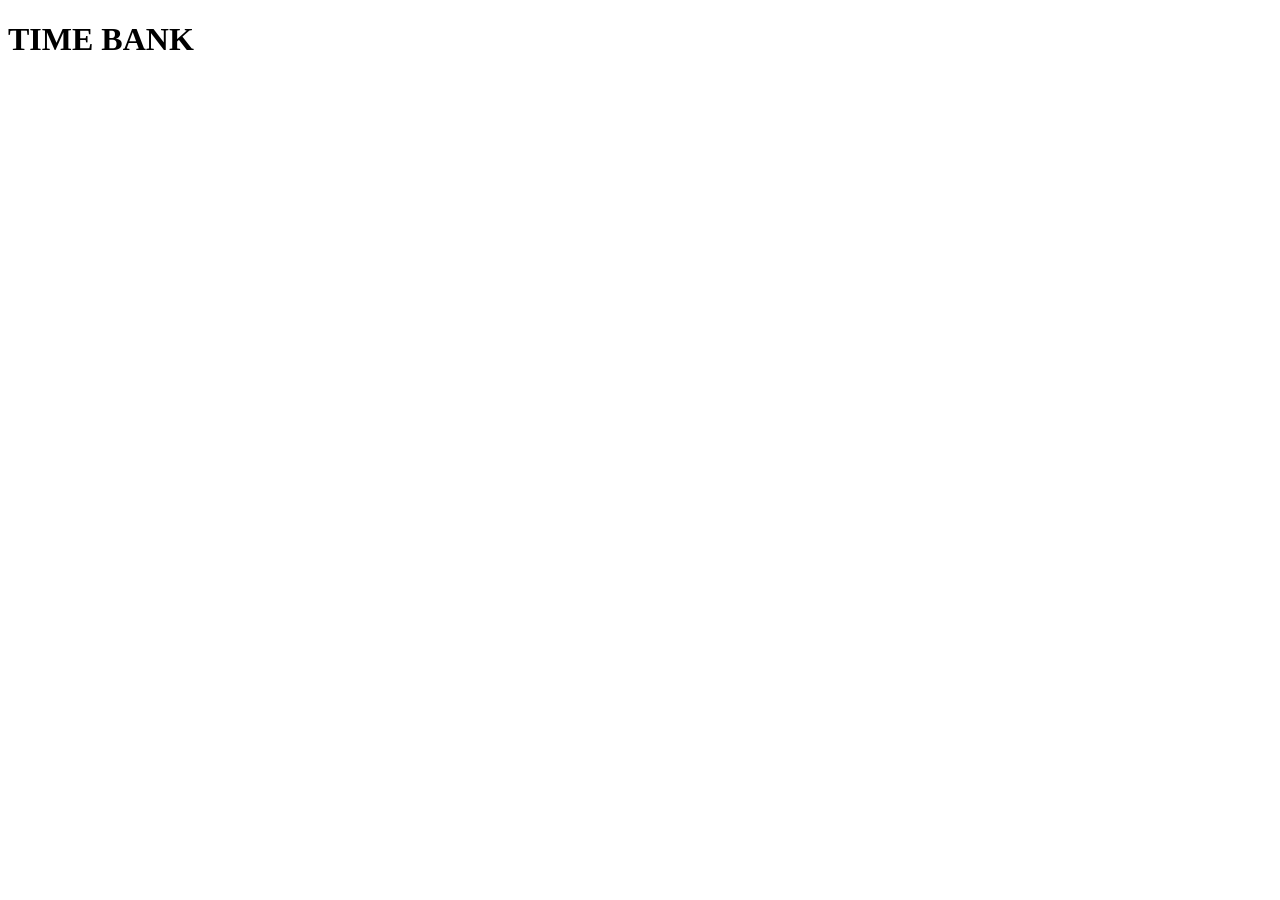
==== index.html @ 4d276113 "first commit" ====
<!DOCTYPE html>
<html lang="en">
<head>
    <meta charset="UTF-8">
    <meta name="viewport" content="width=device-width, initial-scale=1.0">
    <title>TIME BANK</title>
</head>
<body>
    <h1>TIME BANK</h1>
</body>
</html>
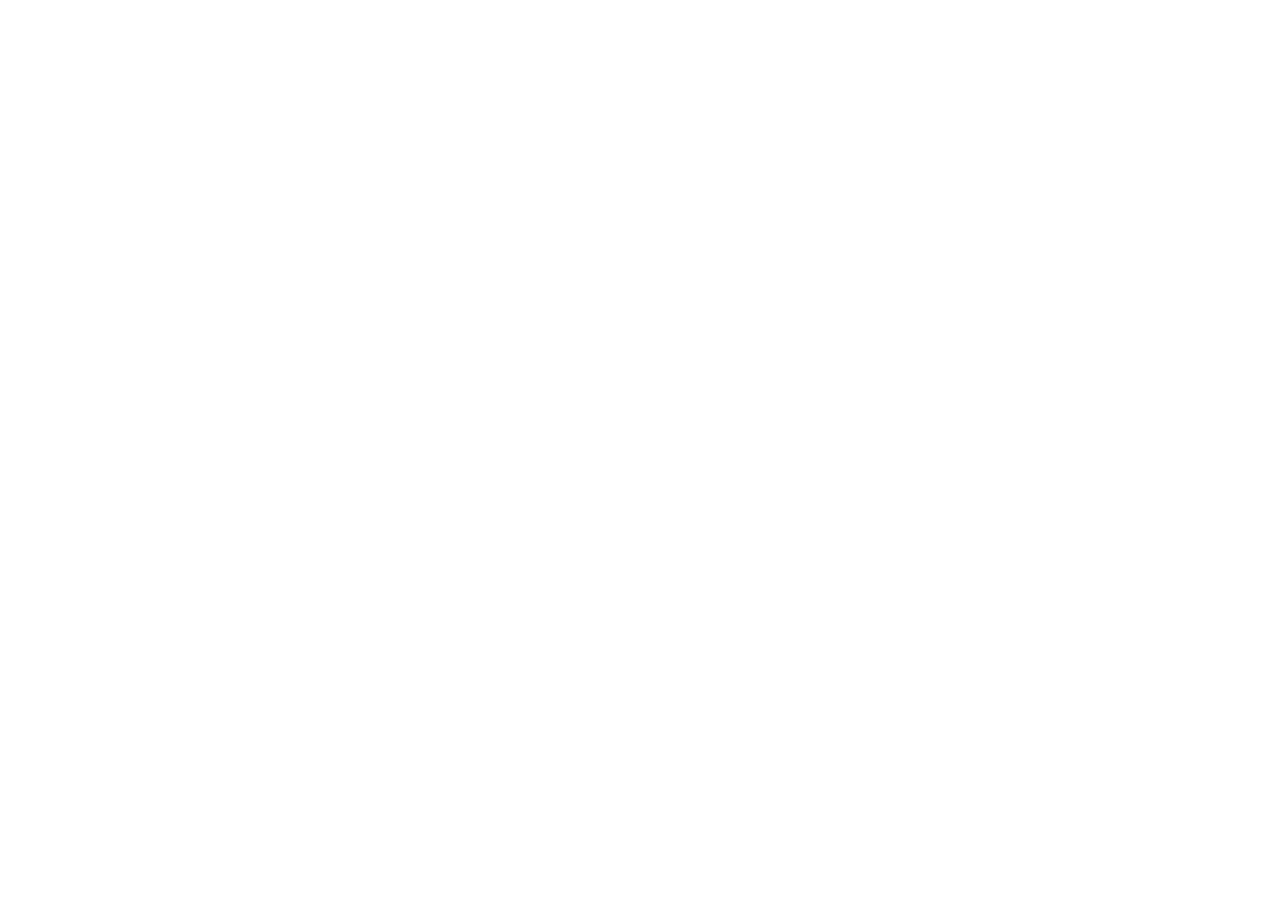
==== commit 23ef5ab4: "creating homepage placeholder" ====
--- a/index.html
+++ b/index.html
@@ -1,11 +1,31 @@
 <!DOCTYPE html>
 <html lang="en">
 <head>
-    <meta charset="UTF-8">
-    <meta name="viewport" content="width=device-width, initial-scale=1.0">
-    <title>TIME BANK</title>
+    <meta charset="UTF-8" />
+    <meta name="viewport" content="width=device-width, initial-scale=1.0" />
+    <title>TimeBank | Home Placeholder</title>
+
+    <link rel="stylesheet" href="./css/global.css" />
+    <link rel="stylesheet" href="./shared/navbar/navbar.css" />
+    <link rel="stylesheet" href="./shared/footer/footer.css" />
+    <link rel="stylesheet" href="./pages/home/sections/hero/hero.css" />
+    <link rel="stylesheet" href="./pages/home/sections/about/about.css" />
+    <link rel="stylesheet" href="./pages/home/sections/explore/explore.css" />
+    <link rel="stylesheet" href="./pages/home/sections/cta/cta.css" />
+
+    <script src="./js/include.js" defer></script>
+    <script src="./pages/home/home.js" defer></script>
 </head>
 <body>
-    <h1>TIME BANK</h1>
+    <div id="navbar-mount"></div>
+
+    <main id="main-content">
+        <div id="hero-mount"></div>
+        <div id="about-mount"></div>
+        <div id="explore-mount"></div>
+        <div id="cta-mount"></div>
+    </main>
+
+    <div id="footer-mount"></div>
 </body>
 </html>
--- a/css/global.css
+++ b/css/global.css
@@ -0,0 +1,48 @@
+:root {
+    --foreground: #1f2937;
+    --placeholder: #f3f4f6;
+    --border: #d1d5db;
+    --background: #ffffff;
+}
+
+* { box-sizing: border-box; }
+html { scroll-behavior: smooth; }
+body { margin: 0; font-family: Arial, Helvetica, sans-serif; background: var(--background); color: var(--foreground); }
+
+/* Only temporary placeholder styling; replace with final design later. */
+.section-placeholder {
+    margin: 24px auto;
+    width: min(1120px, calc(100% - 40px));
+    border: 2px dashed var(--border);
+    border-radius: 16px;
+    background: var(--placeholder);
+    display: grid;
+    place-items: center;
+    text-align: center;
+    padding: 32px;
+    scroll-margin-top: 96px;
+    min-height: 340px;
+}
+.section-placeholder h2 { margin: 0; font-size: clamp(24px, 3vw, 40px); }
+.error-placeholder { padding: 20px; color: #b91c1c; text-align: center; }
+
+main{
+    padding-top: 124px;
+}
+html {
+    scroll-behavior: smooth;
+    scroll-padding-top: 110px;
+}
+
+body {
+    margin: 0;
+    min-height: 100vh;
+}
+
+#navbar-mount {
+    position: sticky;
+    top:20px;
+    z-index: 1000;
+    height: 0;
+    overflow: visible;
+}
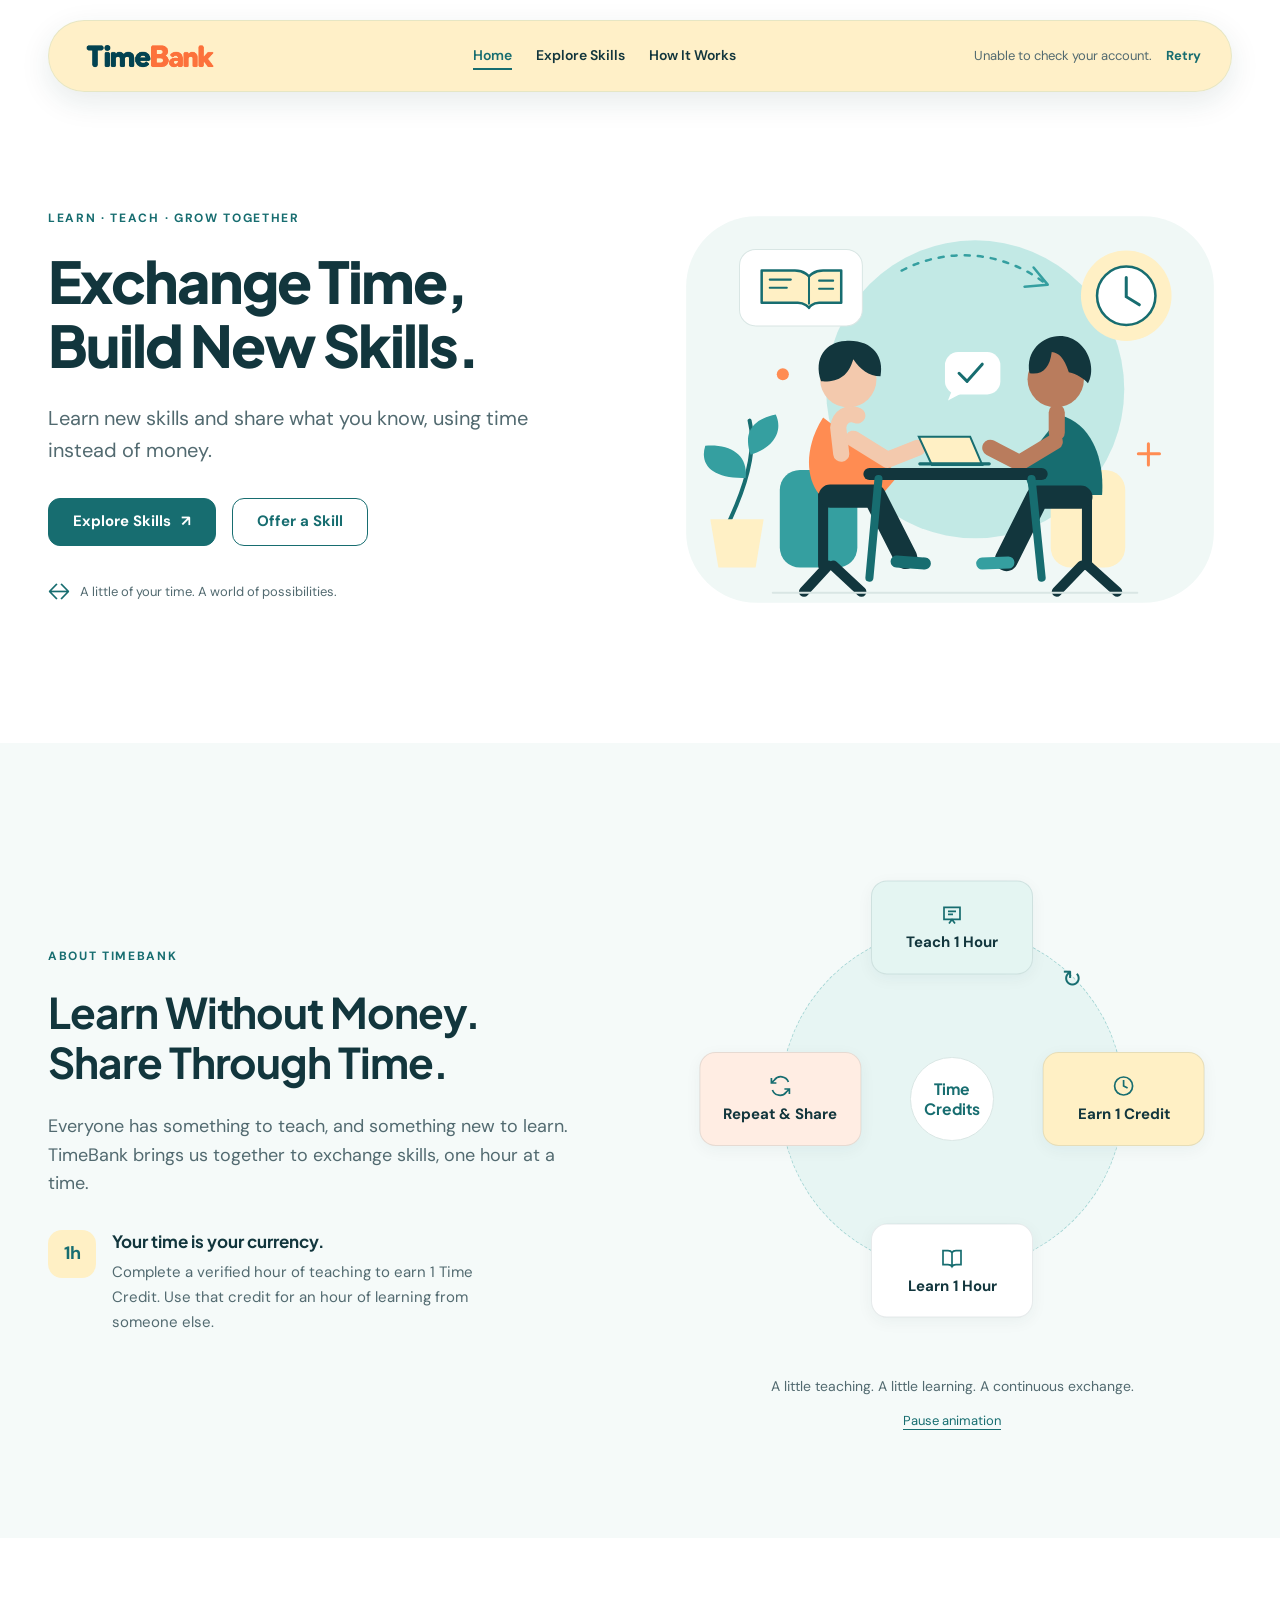
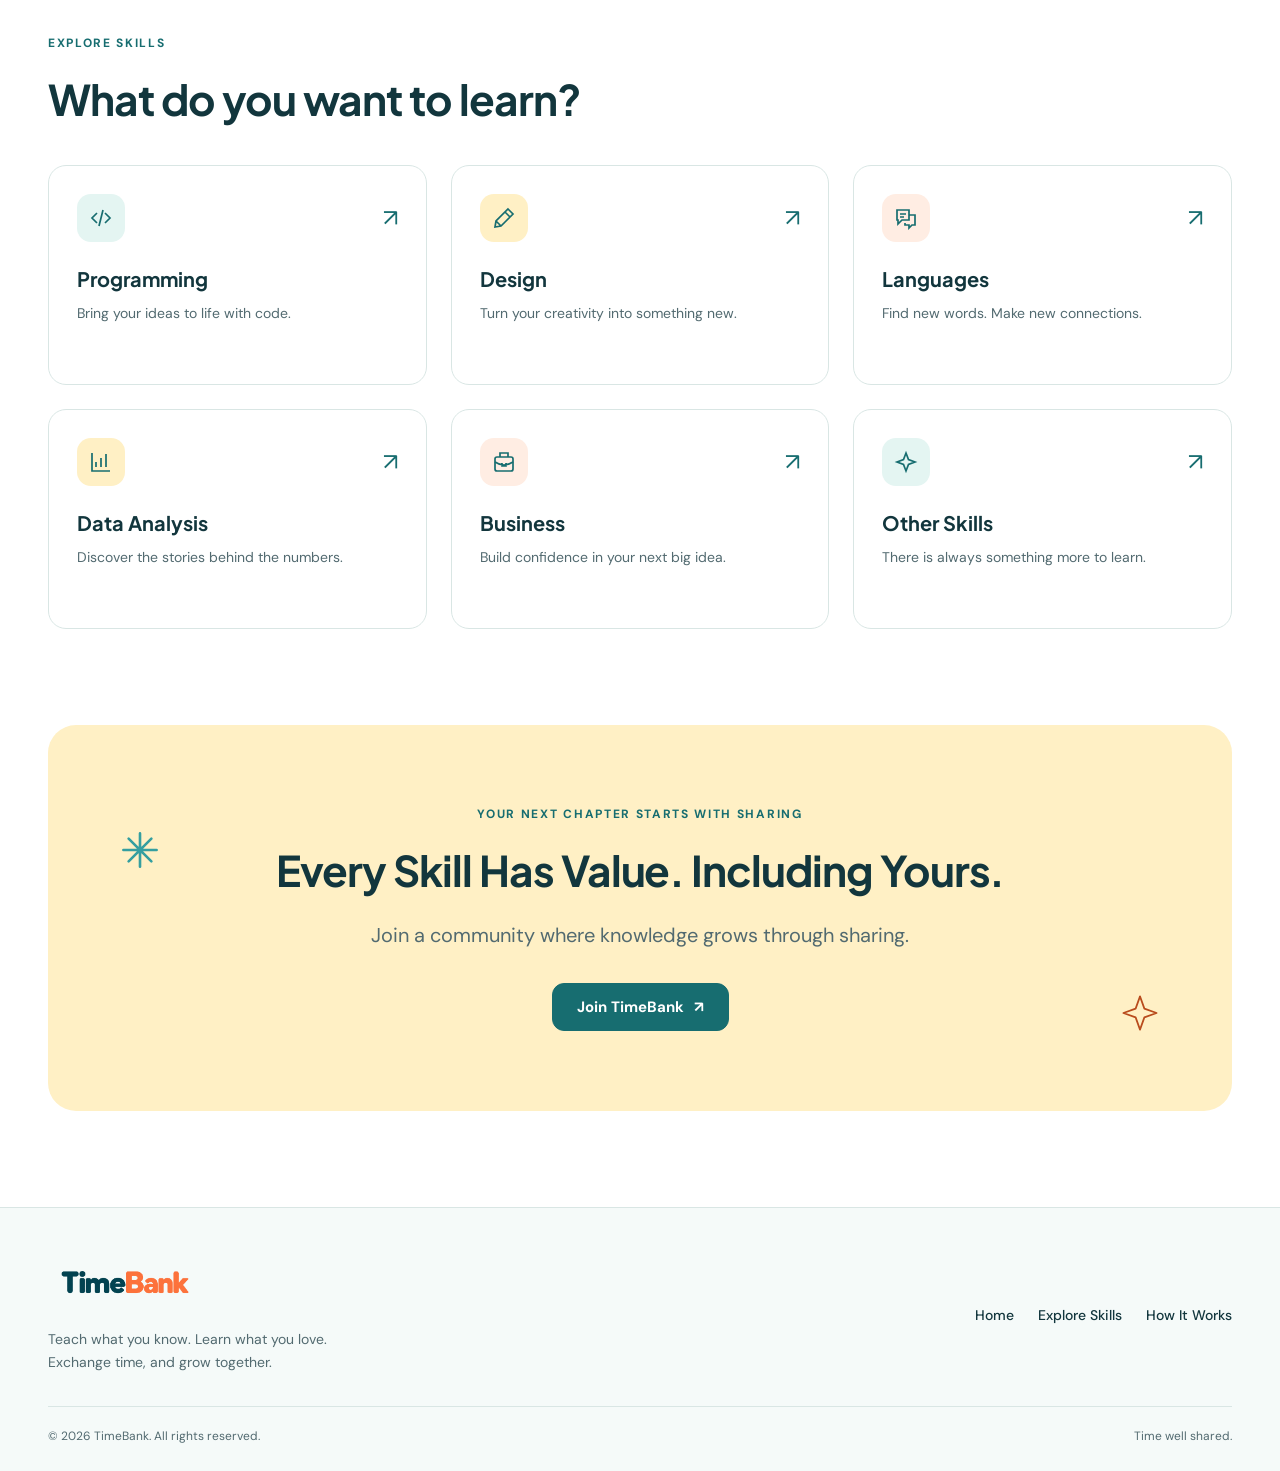
==== commit 1b88b905: "creating db, creating login page, creatin user dashboard placeholder." ====
--- a/index.html
+++ b/index.html
@@ -3,20 +3,29 @@
 <head>
     <meta charset="UTF-8" />
     <meta name="viewport" content="width=device-width, initial-scale=1.0" />
-    <title>TimeBank | Home Placeholder</title>
+    <title>TimeBank | Exchange Time, Build New Skills</title>
+    <meta name="description" content="Learn new skills and share what you know, using time instead of money. Discover TimeBank, a community built on sharing." />
+    <link rel="icon" href="./Assets/Logo/timebank-icon.png" />
+    <link rel="preconnect" href="https://fonts.googleapis.com" />
+    <link rel="preconnect" href="https://fonts.gstatic.com" crossorigin />
+    <link href="https://fonts.googleapis.com/css2?family=DM+Sans:wght@400;500;600;700&family=Plus+Jakarta+Sans:wght@600;700;800&display=swap" rel="stylesheet" />
 
     <link rel="stylesheet" href="./css/global.css" />
-    <link rel="stylesheet" href="./shared/navbar/navbar.css" />
-    <link rel="stylesheet" href="./shared/footer/footer.css" />
-    <link rel="stylesheet" href="./pages/home/sections/hero/hero.css" />
-    <link rel="stylesheet" href="./pages/home/sections/about/about.css" />
-    <link rel="stylesheet" href="./pages/home/sections/explore/explore.css" />
-    <link rel="stylesheet" href="./pages/home/sections/cta/cta.css" />
+    <link rel="stylesheet" href="./Shared/Navbar/navbar.css" />
+    <link rel="stylesheet" href="./Shared/Footer/footer.css" />
+    <link rel="stylesheet" href="./Pages/Home/Sections/Hero/hero.css" />
+    <link rel="stylesheet" href="./Pages/Home/Sections/About/about.css" />
+    <link rel="stylesheet" href="./Pages/Home/Sections/Explore/explore.css" />
+    <link rel="stylesheet" href="./Pages/Home/Sections/CTA/cta.css" />
 
     <script src="./js/include.js" defer></script>
-    <script src="./pages/home/home.js" defer></script>
+    <script src="./js/auth.js" defer></script>
+    <script src="./Shared/Navbar/navbar.js" defer></script>
+    <script src="./Pages/Home/Sections/About/about.js" defer></script>
+    <script src="./Pages/Home/home.js" defer></script>
 </head>
 <body>
+    <a class="site-skip-link" href="#main-content">Skip to content</a>
     <div id="navbar-mount"></div>
 
     <main id="main-content">
@@ -28,4 +37,4 @@
 
     <div id="footer-mount"></div>
 </body>
-</html>+</html>
--- a/css/global.css
+++ b/css/global.css
@@ -1,48 +1,77 @@
-:root {
+﻿:root {
     --foreground: #1f2937;
     --placeholder: #f3f4f6;
     --border: #d1d5db;
     --background: #ffffff;
+    --brand-aqua: #8ad6d1;
+    --brand-teal: #359fa0;
+    --brand-cream: #fff0c5;
+    --brand-coral: #ff8c52;
+    --color-text: #12363d;
+    --color-text-muted: #526a70;
+    --color-primary-action: #176d70;
+    --color-primary-action-hover: #12595c;
+    --color-background: #ffffff;
+    --color-surface-soft: #f5faf9;
+    --color-border: #d9e6e4;
+    --color-focus: #176d70;
+    --font-heading: 'Plus Jakarta Sans', Arial, Helvetica, sans-serif;
+    --font-body: 'DM Sans', Arial, Helvetica, sans-serif;
+    --space-1: 4px;
+    --space-2: 8px;
+    --space-3: 12px;
+    --space-4: 16px;
+    --space-6: 24px;
+    --space-8: 32px;
+    --space-12: 48px;
+    --space-16: 64px;
+    --space-24: 96px;
+    --radius-control: 12px;
+    --radius-card: 18px;
+    --radius-panel: 28px;
+    --radius-pill: 999px;
+    --shadow-card: 0 6px 24px rgb(18 54 61 / 6%);
+    --shadow-navbar: 0 10px 30px rgb(18 54 61 / 10%);
+    --layout-max-width: 1200px;
+    --page-gutter: 48px;
+    --navbar-gap: 20px;
+    --navbar-height: 72px;
+    --anchor-offset: 112px;
+    --motion-fast: 180ms;
+    --motion-normal: 240ms;
+    --motion-ease: cubic-bezier(0.2, 0.8, 0.2, 1);
 }
-
 * { box-sizing: border-box; }
-html { scroll-behavior: smooth; }
-body { margin: 0; font-family: Arial, Helvetica, sans-serif; background: var(--background); color: var(--foreground); }
-
-/* Only temporary placeholder styling; replace with final design later. */
-.section-placeholder {
-    margin: 24px auto;
-    width: min(1120px, calc(100% - 40px));
-    border: 2px dashed var(--border);
-    border-radius: 16px;
-    background: var(--placeholder);
-    display: grid;
-    place-items: center;
-    text-align: center;
-    padding: 32px;
-    scroll-margin-top: 96px;
-    min-height: 340px;
+html { scroll-behavior: smooth; scroll-padding-top: var(--anchor-offset); }
+body { margin: 0; min-height: 100vh; background: var(--color-background); color: var(--color-text); font: 16px/1.65 var(--font-body); }
+button, input { font: inherit; }
+button, a { -webkit-tap-highlight-color: transparent; }
+img, svg { display: block; max-width: 100%; }
+h1, h2, h3, p { margin: 0; }
+h1, h2, h3 { font-family: var(--font-heading); }
+h1 { font-size: clamp(2.25rem, 4.5vw, 4rem); line-height: 1.12; letter-spacing: -0.035em; }
+h2 { font-size: clamp(1.875rem, 3.3vw, 2.75rem); line-height: 1.2; letter-spacing: -0.025em; }
+h3 { line-height: 1.3; }
+:focus-visible { outline: 3px solid var(--color-focus); outline-offset: 4px; }
+::selection { background: var(--brand-aqua); color: var(--color-text); }
+.site-container { width: min(var(--layout-max-width), calc(100% - var(--page-gutter) * 2)); margin-inline: auto; }
+.site-section { padding-block: var(--space-24); }
+.site-eyebrow { display: block; margin-bottom: 20px; color: var(--color-primary-action); font-size: 12px; font-weight: 700; letter-spacing: 0.14em; text-transform: uppercase; }
+.site-lead { color: var(--color-text-muted); font-size: clamp(1.125rem, 1.6vw, 1.25rem); line-height: 1.6; }
+.site-button { min-height: 48px; display: inline-flex; align-items: center; justify-content: center; gap: 10px; padding: 12px 24px; border: 1px solid var(--color-primary-action); border-radius: var(--radius-control); background: var(--color-primary-action); color: white; font-size: 15px; font-weight: 700; line-height: 1.4; text-decoration: none; cursor: pointer; transition: background var(--motion-fast), box-shadow var(--motion-fast), transform var(--motion-fast); }
+.site-button:hover { background: var(--color-primary-action-hover); transform: translateY(-2px); box-shadow: var(--shadow-card); }
+.site-button--secondary { background: transparent; color: var(--color-primary-action); }
+.site-button--secondary:hover { background: var(--color-surface-soft); }
+.site-button svg { width: 18px; height: 18px; }
+.site-skip-link { position: fixed; top: 8px; left: 16px; z-index: 1100; padding: 12px 20px; border-radius: 12px; background: white; color: var(--color-primary-action); transform: translateY(-150%); }
+.site-skip-link:focus { transform: translateY(0); }
+.error-placeholder { padding: 20px; color: #b42318; text-align: center; }
+/* Reserve the sticky bar's actual height instead of covering the Hero. */
+#navbar-mount { position: sticky; top: var(--navbar-gap); z-index: 1000; min-height: var(--navbar-height); margin-top: var(--navbar-gap); }
+@keyframes site-enter { from { opacity: 0; transform: translateY(14px); } to { opacity: 1; transform: translateY(0); } }
+@media (max-width: 1023px) { :root { --page-gutter: 32px; --navbar-height: 64px; } .site-section { padding-block: 72px; } }
+@media (max-width: 639px) { :root { --page-gutter: 20px; --navbar-gap: 12px; --navbar-height: 60px; --anchor-offset: 96px; } .site-section { padding-block: 56px; } }
+@media (prefers-reduced-motion: reduce) {
+    html { scroll-behavior: auto; }
+    *, *::before, *::after { animation: none !important; transition: none !important; }
 }
-.section-placeholder h2 { margin: 0; font-size: clamp(24px, 3vw, 40px); }
-.error-placeholder { padding: 20px; color: #b91c1c; text-align: center; }
-
-main{
-    padding-top: 124px;
-}
-html {
-    scroll-behavior: smooth;
-    scroll-padding-top: 110px;
-}
-
-body {
-    margin: 0;
-    min-height: 100vh;
-}
-
-#navbar-mount {
-    position: sticky;
-    top:20px;
-    z-index: 1000;
-    height: 0;
-    overflow: visible;
-}
--- a/Shared/Navbar/navbar.css
+++ b/Shared/Navbar/navbar.css
@@ -0,0 +1,64 @@
+.site-navbar { width: min(1280px, calc(100% - var(--page-gutter) * 2)); min-height: var(--navbar-height); margin-inline: auto; padding: 0 24px; display: flex; align-items: center; gap: 32px; background: rgb(255 240 197 / 94%); border: 1px solid rgb(53 159 160 / 12%); border-radius: var(--radius-pill); box-shadow: var(--shadow-navbar); backdrop-filter: blur(12px); }
+.site-brand { display: inline-flex; align-items: center; flex-shrink: 0; text-decoration: none; }
+.site-logo { width: 154px; height: auto; object-fit: contain; }
+.site-navigation { display: flex; flex: 1; justify-content: space-between; align-items: center; gap: 24px; }
+.site-nav-links, .site-nav-actions { display: flex; align-items: center; gap: 24px; }
+.site-nav-links { margin-inline: auto; }
+.site-nav-link { position: relative; display: inline-flex; align-items: center; min-height: 44px; color: var(--color-text); font-size: 14px; font-weight: 600; text-decoration: none; white-space: nowrap; transition: color var(--motion-fast); }
+.site-nav-link::after { content: ''; position: absolute; bottom: 8px; left: 0; right: 0; height: 2px; background: var(--color-primary-action); transform: scaleX(0); transform-origin: left; transition: transform var(--motion-fast); }
+.site-nav-link:hover, .site-nav-link[aria-current] { color: var(--color-primary-action); }
+.site-nav-link:hover::after, .site-nav-link[aria-current]::after { transform: scaleX(1); }
+.site-nav-actions .site-button { min-height: 44px; padding: 10px 20px; border-radius: var(--radius-pill); font-size: 14px; }
+.site-menu-toggle { display: none; width: 44px; height: 44px; place-items: center; padding: 10px; border: 1px solid transparent; border-radius: 50%; background: transparent; color: var(--color-text); cursor: pointer; }
+.site-menu-toggle img { width: 24px; height: 24px; }
+@media (max-width: 1023px) {
+    .site-navbar { display: grid; grid-template-columns: 1fr auto; gap: 0; padding: 0 18px; border-radius: 32px; }
+    .site-brand { min-height: calc(var(--navbar-height) - 2px); }
+    .site-logo { width: 144px; }
+    .site-menu-toggle { display: grid; }
+    .site-menu-toggle:hover { background: rgb(138 214 209 / 30%); }
+    .site-navigation { grid-column: 1 / -1; display: none; max-height: calc(100svh - var(--navbar-height) - var(--navbar-gap) * 2 - 16px); overflow-y: auto; padding: 8px 4px 20px; }
+    .site-navbar.is-open .site-navigation { display: flex; flex-direction: column; align-items: stretch; animation: site-enter 180ms var(--motion-ease); }
+    .site-nav-links { margin: 0; flex-direction: column; align-items: stretch; gap: 4px; }
+    .site-nav-link { padding-inline: 12px; }
+    .site-nav-link::after { left: 12px; right: auto; width: 24px; }
+    .site-nav-actions { justify-content: space-between; gap: 12px; padding-top: 16px; margin-top: 12px; border-top: 1px solid rgb(18 54 61 / 12%); }
+}
+@media (max-width: 639px) { .site-logo { width: 132px; } .site-navbar { padding-inline: 14px; } }
+
+.site-navbar [hidden] { display: none !important; }
+.site-member-actions { gap: 16px; }
+.site-navbar:has([data-member-links]:not([hidden])) { gap: 20px; }
+[data-member-links] { gap: 20px; }
+.site-wallet { min-height: 44px; display: flex; flex-direction: column; justify-content: center; align-items: center; color: var(--color-primary-action); text-decoration: none; padding: 6px 12px; border-radius: 12px; background: rgb(138 214 209 / 22%); }
+.site-wallet:hover { background: rgb(138 214 209 / 40%); }
+.site-wallet-value { font-size: 16px; line-height: 1.2; font-weight: 700; }
+.site-wallet-label { font-size: 12px; white-space: nowrap; }
+.site-profile { position: relative; }
+.site-profile-toggle { display: flex; align-items: center; gap: 8px; min-height: 44px; padding: 4px 8px; border: 0; border-radius: 12px; color: var(--color-text); background: transparent; cursor: pointer; }
+.site-profile-toggle:hover { background: rgb(138 214 209 / 22%); }
+.site-profile-avatar { display: grid; place-items: center; width: 32px; height: 32px; flex-shrink: 0; border-radius: 50%; background: var(--color-primary-action); color: white; font-weight: 700; }
+.site-profile-name { max-width: 100px; overflow: hidden; white-space: nowrap; text-overflow: ellipsis; font-size: 14px; font-weight: 600; }
+.site-profile-links { position: absolute; right: 0; top: calc(100% + 12px); z-index: 1; min-width: 200px; padding: 8px; border: 1px solid var(--color-border); border-radius: 16px; background: white; box-shadow: var(--shadow-navbar); }
+.site-profile-links a, .site-logout { width: 100%; display: flex; align-items: center; min-height: 44px; padding: 10px 12px; border: 0; border-radius: 8px; background: transparent; color: var(--color-text); text-decoration: none; font-size: 14px; text-align: left; cursor: pointer; }
+.site-profile-links a:hover, .site-logout:hover { background: var(--color-surface-soft); }
+.site-logout { color: #b42318; border-top: 1px solid var(--color-border); border-radius: 0 0 8px 8px; }
+.site-auth-status { display: flex; align-items: center; gap: 8px; font-size: 13px; color: var(--color-text-muted); }
+.site-auth-retry { border: 0; background: transparent; color: var(--color-primary-action); font-weight: 700; cursor: pointer; min-height: 44px; padding: 6px; }
+@media (min-width: 1024px) and (max-width: 1199px) {
+    .site-navbar:has([data-member-links]:not([hidden])) { padding-inline: 16px; gap: 12px; }
+    [data-member-links] { gap: 12px; }
+    .site-member-actions { gap: 8px; }
+    .site-navbar:has([data-member-links]:not([hidden])) .site-logo { width: 132px; }
+    .site-profile-name { max-width: 68px; }
+}
+@media (max-width: 1023px) {
+    .site-navbar:has([data-member-links]:not([hidden])) { gap: 0; }
+    [data-member-links] { gap: 4px; }
+    .site-member-actions { flex-direction: column; align-items: stretch; }
+    .site-wallet { flex-direction: row; justify-content: flex-start; gap: 8px; padding-inline: 12px; }
+    .site-profile-toggle { width: 100%; }
+    .site-profile-name { max-width: none; flex: 1; text-align: left; }
+    .site-profile-links { position: static; margin-top: 8px; min-width: 0; box-shadow: none; }
+    .site-auth-status { padding: 12px; }
+}
--- a/Shared/Footer/footer.css
+++ b/Shared/Footer/footer.css
@@ -0,0 +1,10 @@
+﻿.site-footer { padding-block: 48px 24px; border-top: 1px solid var(--color-border); background: var(--color-surface-soft); }
+.footer-main { display: flex; align-items: center; justify-content: space-between; gap: 32px; }
+.footer-brand a { display: inline-block; }
+.footer-logo { width: 154px; height: auto; }
+.footer-brand p { margin-top: 12px; color: var(--color-text-muted); font-size: 14px; }
+.footer-links { display: flex; flex-wrap: wrap; gap: 24px; }
+.footer-links a { display: inline-flex; align-items: center; min-height: 44px; color: var(--color-text); font-size: 14px; font-weight: 500; text-decoration: none; }
+.footer-links a:hover { color: var(--color-primary-action); text-decoration: underline; text-underline-offset: 5px; }
+.footer-bottom { display: flex; justify-content: space-between; gap: 16px; margin-top: 32px; padding-top: 20px; border-top: 1px solid var(--color-border); color: var(--color-text-muted); font-size: 12px; }
+@media (max-width: 639px) { .site-footer { padding-top: 32px; } .footer-main { flex-direction: column; align-items: flex-start; gap: 20px; } .footer-links { gap: 20px; } .footer-bottom { flex-direction: column; gap: 8px; } }
--- a/Pages/Home/Sections/Hero/hero.css
+++ b/Pages/Home/Sections/Hero/hero.css
@@ -0,0 +1,12 @@
+﻿.hero-section { padding-block: 96px 112px; }
+.hero-layout { display: grid; grid-template-columns: minmax(0, 1fr) minmax(0, 1fr); align-items: center; gap: 56px; }
+.hero-copy { min-width: 0; animation: site-enter 400ms var(--motion-ease) both; }
+.hero-copy h1 { max-width: 16ch; font-weight: 800; }
+.hero-copy .site-lead { max-width: 39ch; margin-top: 24px; }
+.hero-actions { display: flex; flex-wrap: wrap; gap: 16px; margin-top: 32px; }
+.hero-note { display: flex; align-items: center; gap: 10px; margin-top: 28px; color: var(--color-text-muted); font-size: 13px; }
+.hero-note span { color: var(--color-primary-action); font-size: 22px; }
+.hero-art { min-width: 0; animation: site-enter 400ms 80ms var(--motion-ease) both; }
+.hero-illustration { width: 100%; height: auto; }
+@media (max-width: 1023px) { .hero-section { padding-block: 72px; } .hero-layout { grid-template-columns: 1fr; gap: 40px; } .hero-copy { max-width: 620px; } .hero-copy h1 { max-width: 16ch; } .hero-art { width: min(100%, 560px); margin-inline: auto; } }
+@media (max-width: 639px) { .hero-section { padding-block: 56px; } .hero-layout { gap: 28px; } .hero-copy h1 { max-width: 13ch; } .hero-copy .site-lead { margin-top: 20px; } .hero-actions { gap: 12px; margin-top: 24px; } .hero-actions .site-button { padding-inline: 18px; } .hero-note { max-width: 30ch; } }
--- a/Pages/Home/Sections/About/about.css
+++ b/Pages/Home/Sections/About/about.css
@@ -0,0 +1,252 @@
+.about-section {
+    background: var(--color-surface-soft);
+}
+
+.about-layout {
+    display: grid;
+    grid-template-columns: minmax(0, 1fr) minmax(0, 1fr);
+    align-items: center;
+    gap: 64px;
+}
+
+.about-copy .site-lead {
+    margin-top: 24px;
+    font-size: 18px;
+    max-width: 44ch;
+}
+
+.about-credit-note {
+    margin-top: 32px;
+    display: flex;
+    align-items: flex-start;
+    gap: 16px;
+}
+
+.about-credit-symbol {
+    flex-shrink: 0;
+    display: grid;
+    place-items: center;
+    width: 48px;
+    height: 48px;
+    border-radius: 14px;
+    background: var(--brand-cream);
+    color: var(--color-primary-action);
+    font-size: 18px;
+    font-weight: 700;
+}
+
+.about-credit-note h3 {
+    margin-bottom: 8px;
+    font-size: 17px;
+}
+
+.about-credit-note p {
+    max-width: 40ch;
+    color: var(--color-text-muted);
+    font-size: 15px;
+}
+
+.about-visual {
+    min-width: 0;
+    /* A stationary frame contains transform scroll bounds, with extra room
+       for shadows. The moving orbit itself has no clipping boundary. */
+    margin: -16px;
+    padding: 16px;
+    overflow: hidden;
+}
+
+.about-diagram {
+    --about-card-width: clamp(86px, 31cqi, 162px);
+    --about-card-height: clamp(76px, 18cqi, 96px);
+    --about-radius: 33cqi;
+    position: relative;
+    width: min(100%, 520px);
+    aspect-ratio: 1;
+    margin-inline: auto;
+    container-type: inline-size;
+    isolation: isolate;
+    border-radius: var(--radius-panel);
+    /* No clipping: every card and its text remain visible during the orbit. */
+    overflow: visible;
+}
+
+.about-orbit-track {
+    position: absolute;
+    inset: 17%;
+    border: 1px dashed rgb(53 159 160 / 38%);
+    border-radius: 50%;
+    background: rgb(138 214 209 / 13%);
+}
+
+.about-orbit-track::after {
+    content: '\21bb';
+    position: absolute;
+    top: 9%;
+    right: 12%;
+    color: var(--color-primary-action);
+    font-size: 24px;
+}
+
+.about-center {
+    position: absolute;
+    z-index: 2;
+    left: 42%;
+    top: 42%;
+    width: 16%;
+    height: 16%;
+    display: grid;
+    place-items: center;
+    border-radius: 50%;
+    background: white;
+    border: 1px solid var(--color-border);
+    color: var(--color-primary-action);
+    text-align: center;
+    font-family: var(--font-heading);
+    font-size: clamp(12px, 3cqi, 16px);
+    font-weight: 700;
+    line-height: 1.3;
+}
+
+/* A zero-sized parent rotates around the exact center. There is no invisible
+   rotating rectangle to create scrollbars or require an overflow mask. */
+.about-orbit {
+    position: absolute;
+    z-index: 1;
+    left: 50%;
+    top: 50%;
+    width: 0;
+    height: 0;
+    list-style: none;
+    margin: 0;
+    padding: 0;
+    transform-origin: 0 0;
+    animation: about-orbit-clockwise 18s linear infinite;
+}
+
+.about-orbit-position {
+    position: absolute;
+    left: 0;
+    top: 0;
+    width: 0;
+    height: 0;
+}
+
+.about-orbit-position--teach {
+    transform: translateY(calc(-1 * var(--about-radius)));
+}
+
+.about-orbit-position--earn {
+    transform: translateX(var(--about-radius));
+}
+
+.about-orbit-position--learn {
+    transform: translateY(var(--about-radius));
+}
+
+.about-orbit-position--repeat {
+    transform: translateX(calc(-1 * var(--about-radius)));
+}
+
+.about-card {
+    position: absolute;
+    left: calc(var(--about-card-width) / -2);
+    top: calc(var(--about-card-height) / -2);
+    width: var(--about-card-width);
+    height: var(--about-card-height);
+    display: flex;
+    flex-direction: column;
+    align-items: center;
+    justify-content: center;
+    gap: clamp(4px, 1.4cqi, 8px);
+    padding: clamp(4px, 1.4cqi, 8px);
+    border: 1px solid rgb(18 54 61 / 10%);
+    border-radius: 16px;
+    color: var(--color-text);
+    background: white;
+    box-shadow: 0 4px 16px rgb(18 54 61 / 5%);
+    transform-origin: center;
+    animation: about-card-upright 18s linear infinite;
+}
+
+.about-card span {
+    display: block;
+    max-width: 100%;
+    color: var(--color-text);
+    text-align: center;
+    font-size: clamp(14px, 3cqi, 15px);
+    font-weight: 700;
+    line-height: 1.25;
+}
+
+.about-card img {
+    flex-shrink: 0;
+    width: clamp(18px, 5cqi, 24px);
+    height: clamp(18px, 5cqi, 24px);
+    color: var(--color-primary-action);
+}
+
+.about-card--teach { background: #e4f5f2; }
+.about-card--earn { background: var(--brand-cream); }
+.about-card--repeat { background: #ffede3; }
+
+.about-diagram:hover .about-orbit,
+.about-diagram:hover .about-card,
+.about-diagram:focus-within .about-orbit,
+.about-diagram:focus-within .about-card,
+.about-visual.is-paused .about-orbit,
+.about-visual.is-paused .about-card {
+    animation-play-state: paused;
+}
+
+.about-motion-controls {
+    margin-top: 16px;
+    text-align: center;
+}
+
+.about-motion-controls p {
+    color: var(--color-text-muted);
+    font-size: 14px;
+}
+
+.about-motion-toggle {
+    min-height: 44px;
+    padding: 8px 12px;
+    border: 0;
+    border-radius: 8px;
+    background: transparent;
+    color: var(--color-primary-action);
+    font-size: 13px;
+    text-decoration: underline;
+    text-underline-offset: 4px;
+    cursor: pointer;
+}
+
+.about-motion-toggle:hover { background: rgb(138 214 209 / 20%); }
+.about-motion-toggle:disabled { cursor: default; text-decoration: none; color: var(--color-text-muted); }
+
+@keyframes about-orbit-clockwise {
+    from { transform: rotate(0deg); }
+    to { transform: rotate(360deg); }
+}
+
+@keyframes about-card-upright {
+    from { transform: rotate(0deg); }
+    to { transform: rotate(-360deg); }
+}
+
+@media (max-width: 1023px) {
+    .about-layout { grid-template-columns: minmax(0, 1fr); gap: 40px; }
+    .about-copy { max-width: 620px; }
+    .about-diagram { max-width: 480px; }
+}
+
+@media (max-width: 639px) {
+    .about-layout { gap: 32px; }
+    .about-credit-note { gap: 12px; }
+    .about-credit-note p { font-size: 14px; }
+    .about-motion-controls p { max-width: 30ch; margin-inline: auto; }
+}
+
+@media (prefers-reduced-motion: reduce) {
+    .about-orbit, .about-card { animation: none; }
+}
--- a/Pages/Home/Sections/Explore/explore.css
+++ b/Pages/Home/Sections/Explore/explore.css
@@ -0,0 +1,20 @@
+.explore-grid { display: grid; grid-template-columns: repeat(3, minmax(0, 1fr)); gap: 24px; margin-top: 40px; }
+.explore-card { position: relative; min-height: 220px; padding: 28px; border: 1px solid var(--color-border); border-radius: var(--radius-card); color: var(--color-text); background: white; text-decoration: none; transition: transform var(--motion-normal), border-color var(--motion-normal), box-shadow var(--motion-normal); }
+.explore-card:hover { transform: translateY(-2px); border-color: var(--brand-teal); box-shadow: var(--shadow-card); }
+.explore-icon { display: grid; place-items: center; width: 48px; height: 48px; margin-bottom: 24px; background: #e4f5f2; color: var(--color-primary-action); border-radius: 14px; }
+.explore-icon--cream { background: var(--brand-cream); }
+.explore-icon--coral { background: #ffede3; }
+.explore-icon img { width: 24px; height: 24px; }
+.explore-card h3 { font-size: 20px; padding-right: 24px; }
+.explore-card p { max-width: 30ch; margin-top: 10px; color: var(--color-text-muted); font-size: 14px; }
+.explore-arrow { position: absolute; right: 28px; top: 32px; color: var(--color-primary-action); font-size: 24px; transition: transform var(--motion-fast); }
+.explore-card:hover .explore-arrow { transform: translate(2px, -2px); }
+@media (max-width: 1023px) { .explore-grid { grid-template-columns: repeat(2, minmax(0, 1fr)); gap: 20px; } }
+@media (max-width: 639px) {
+    .explore-grid { grid-template-columns: 1fr; gap: 16px; margin-top: 28px; }
+    .explore-card { display: grid; grid-template-columns: 44px minmax(0, 1fr) 20px; align-content: center; column-gap: 16px; row-gap: 8px; min-height: 144px; padding: 20px; }
+    .explore-icon { grid-column: 1; grid-row: 1 / 3; align-self: center; width: 44px; height: 44px; margin: 0; }
+    .explore-card h3 { grid-column: 2; grid-row: 1; padding: 0; font-size: 18px; }
+    .explore-card p { grid-column: 2; grid-row: 2; margin: 0; }
+    .explore-arrow { position: static; grid-column: 3; grid-row: 1 / 3; align-self: center; font-size: 22px; }
+}
--- a/Pages/Home/Sections/CTA/cta.css
+++ b/Pages/Home/Sections/CTA/cta.css
@@ -0,0 +1,12 @@
+﻿.cta-section { padding-top: 0; }
+.cta-panel { position: relative; padding: 80px 64px; border-radius: var(--radius-panel); background: var(--brand-cream); text-align: center; overflow: hidden; }
+.cta-panel h2 { position: relative; z-index: 1; max-width: 25ch; margin-inline: auto; }
+.cta-panel .site-lead { position: relative; z-index: 1; margin-top: 24px; }
+.cta-panel .site-button { position: relative; z-index: 1; margin-top: 32px; }
+.cta-spark { position: absolute; width: 42px; height: 42px; color: var(--brand-teal); transition: transform 300ms var(--motion-ease); }
+.cta-spark--left { left: 6%; top: 27%; }
+.cta-spark--right { right: 6%; bottom: 20%; color: #b94c1d; }
+.cta-panel:hover .cta-spark--left { transform: rotate(15deg); }
+.cta-panel:hover .cta-spark--right { transform: rotate(-15deg); }
+@media (max-width: 1023px) { .cta-panel { padding: 64px 48px; } .cta-spark { width: 30px; height: 30px; } .cta-spark--left { top: 14%; left: 4%; } .cta-spark--right { right: 4%; bottom: 12%; } }
+@media (max-width: 639px) { .cta-panel { padding: 48px 24px; } .cta-panel .site-eyebrow { font-size: 11px; } .cta-panel .site-lead { font-size: 16px; } .cta-spark { display: none; } }
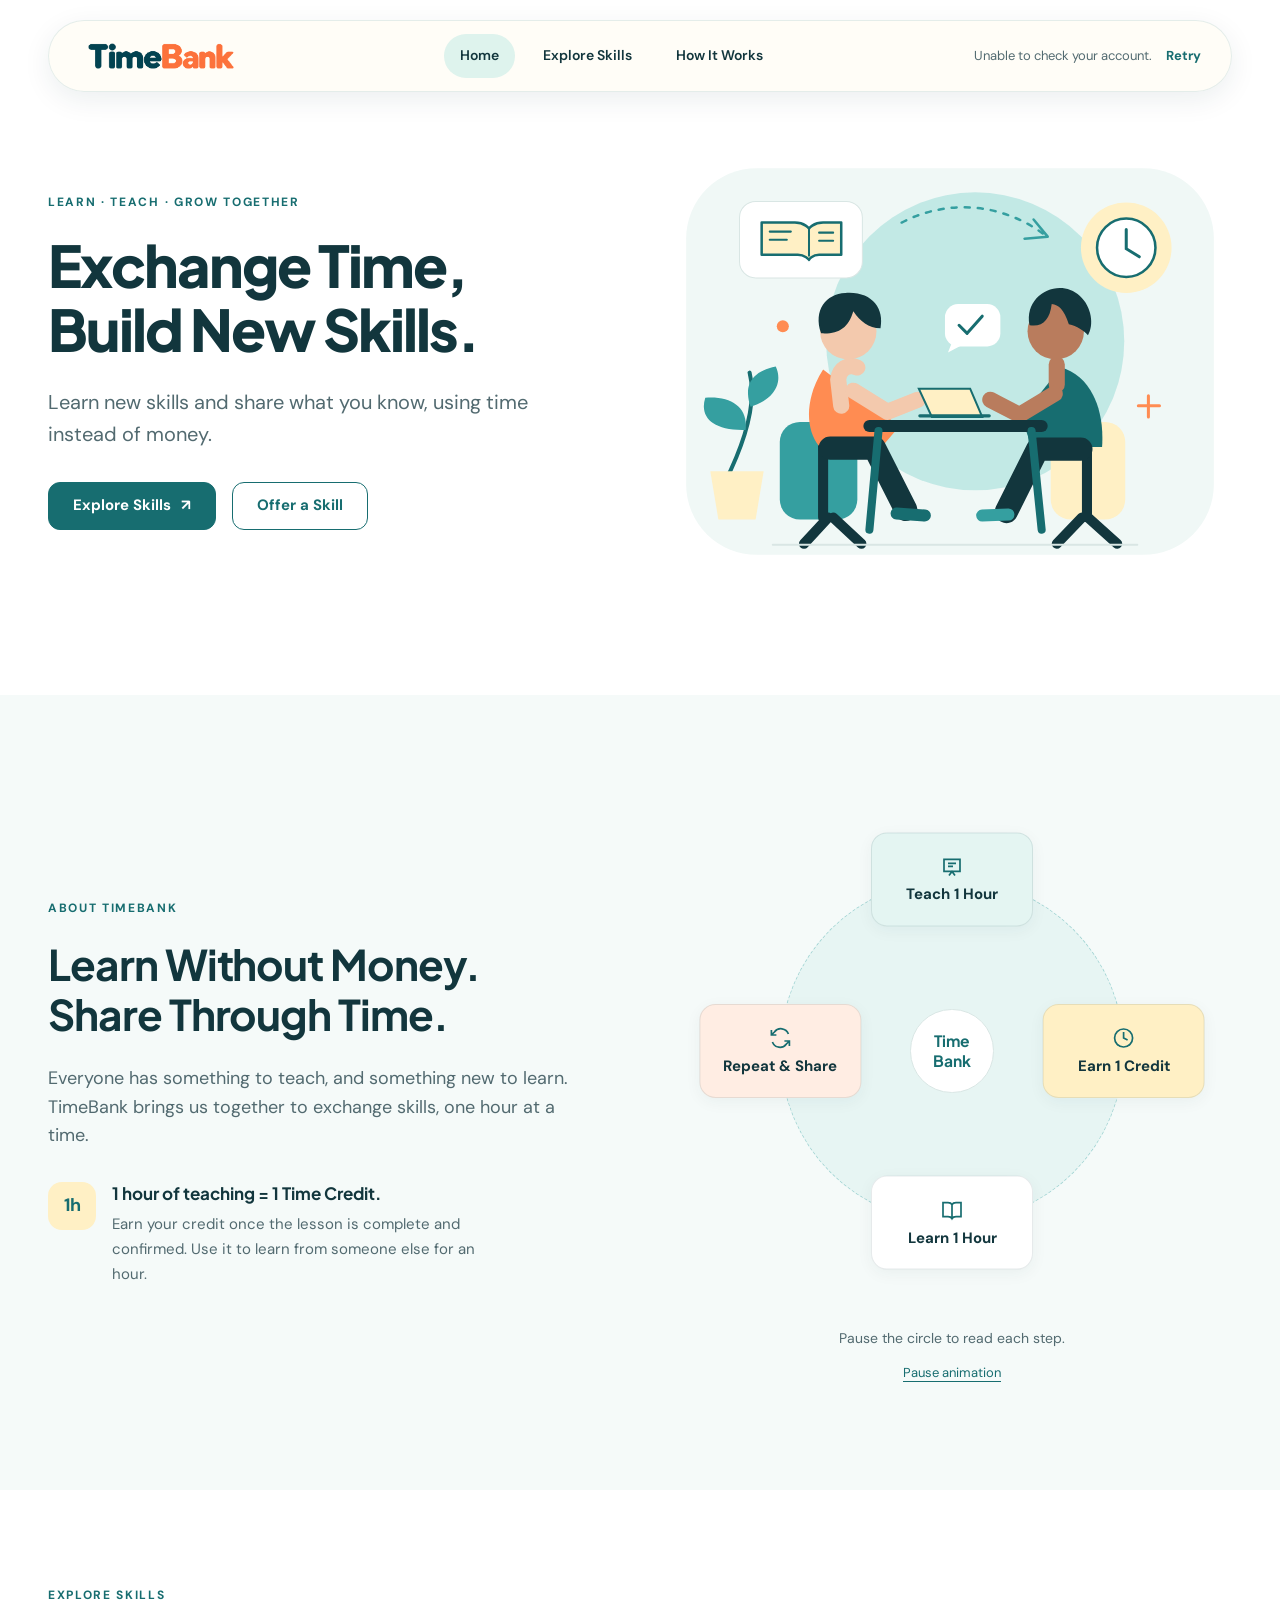
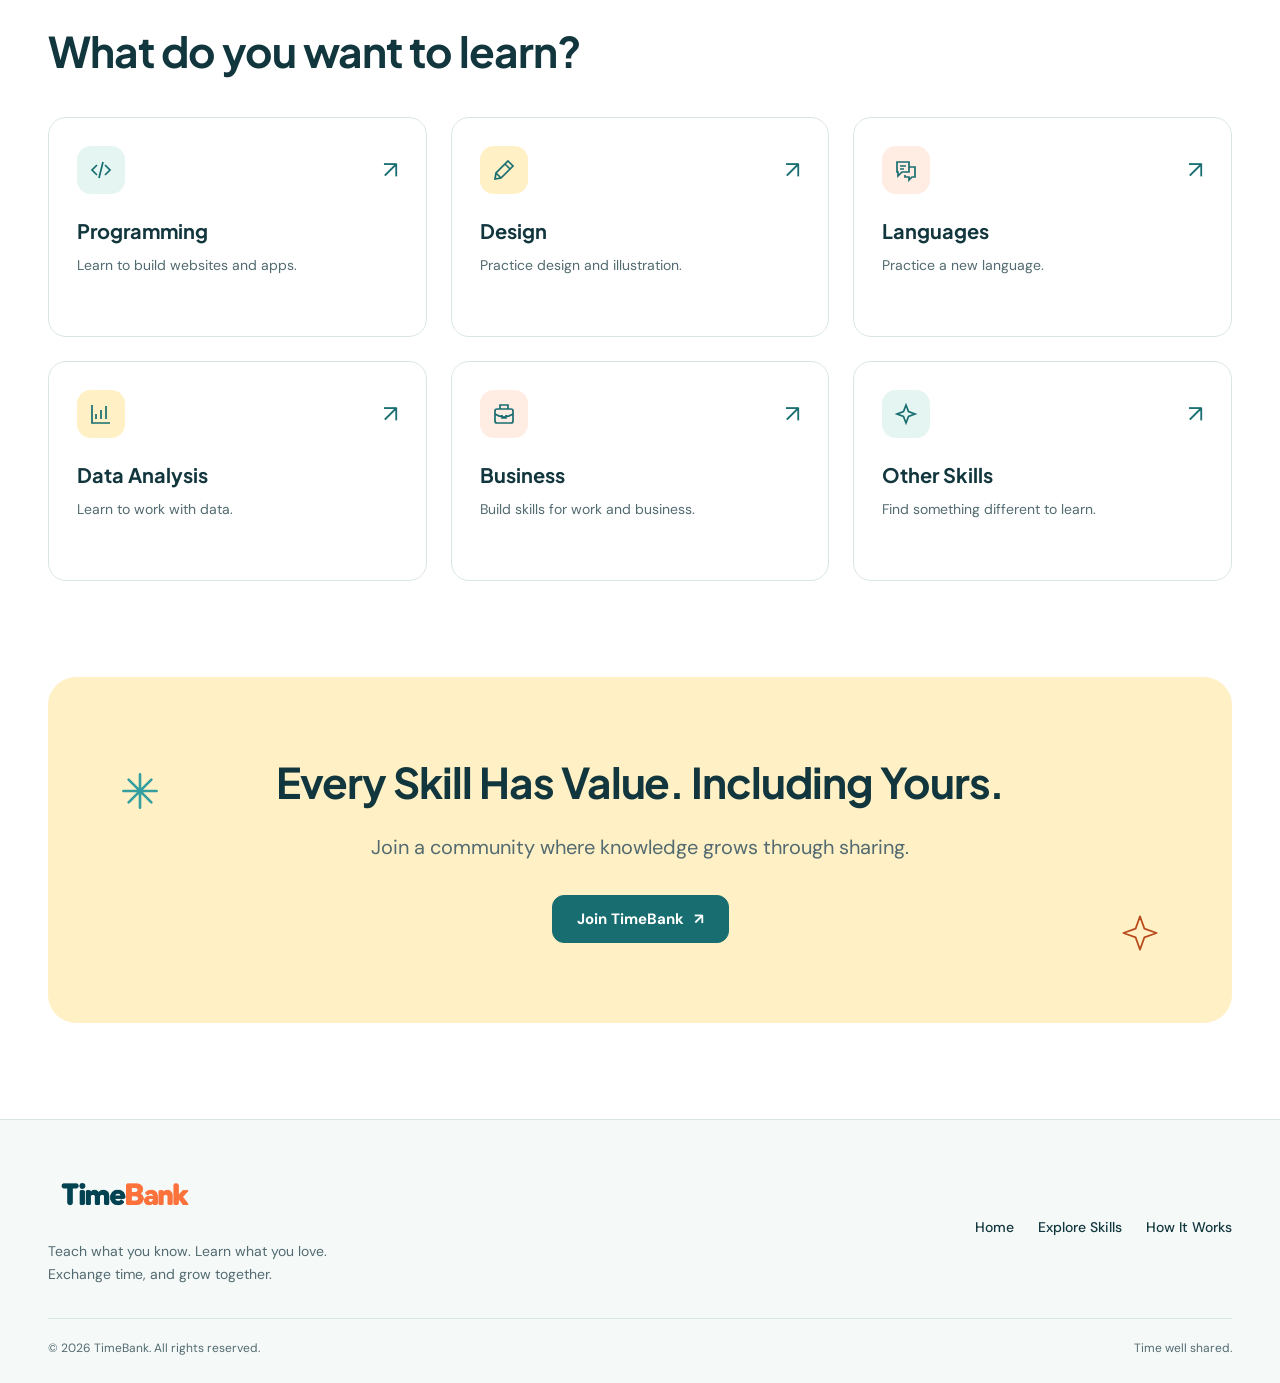
==== commit 55a6b4a5: "versi terbaru" ====
--- a/index.html
+++ b/index.html
@@ -8,21 +8,21 @@
     <link rel="icon" href="./Assets/Logo/timebank-icon.png" />
     <link rel="preconnect" href="https://fonts.googleapis.com" />
     <link rel="preconnect" href="https://fonts.gstatic.com" crossorigin />
-    <link href="https://fonts.googleapis.com/css2?family=DM+Sans:wght@400;500;600;700&family=Plus+Jakarta+Sans:wght@600;700;800&display=swap" rel="stylesheet" />
+    <link data-site-fonts href="https://fonts.googleapis.com/css2?family=DM+Sans:wght@400;500;600;700&family=Plus+Jakarta+Sans:wght@600;700;800&display=swap" rel="stylesheet" media="print" />
 
     <link rel="stylesheet" href="./css/global.css" />
-    <link rel="stylesheet" href="./Shared/Navbar/navbar.css" />
+    <link rel="stylesheet" href="./Shared/Navbar/navbar.css?v=20261021-daily-avatar-1" />
     <link rel="stylesheet" href="./Shared/Footer/footer.css" />
-    <link rel="stylesheet" href="./Pages/Home/Sections/Hero/hero.css" />
-    <link rel="stylesheet" href="./Pages/Home/Sections/About/about.css" />
+    <link rel="stylesheet" href="./Pages/Home/Sections/Hero/hero.css?v=20261021-1" />
+    <link rel="stylesheet" href="./Pages/Home/Sections/About/about.css?v=20261021-1" />
     <link rel="stylesheet" href="./Pages/Home/Sections/Explore/explore.css" />
     <link rel="stylesheet" href="./Pages/Home/Sections/CTA/cta.css" />
 
-    <script src="./js/include.js" defer></script>
-    <script src="./js/auth.js" defer></script>
-    <script src="./Shared/Navbar/navbar.js" defer></script>
+    <script src="./js/include.js?v=20261021-starter-cancel-1" defer></script>
+    <script src="./js/auth.js?v=20261021-1" defer></script>
+    <script src="./Shared/Navbar/navbar.js?v=20261021-daily-avatar-1" defer></script>
     <script src="./Pages/Home/Sections/About/about.js" defer></script>
-    <script src="./Pages/Home/home.js" defer></script>
+    <script src="./Pages/Home/home.js?v=20261021-1" defer></script>
 </head>
 <body>
     <a class="site-skip-link" href="#main-content">Skip to content</a>
--- a/Shared/Navbar/navbar.css
+++ b/Shared/Navbar/navbar.css
@@ -1,64 +1,96 @@
-.site-navbar { width: min(1280px, calc(100% - var(--page-gutter) * 2)); min-height: var(--navbar-height); margin-inline: auto; padding: 0 24px; display: flex; align-items: center; gap: 32px; background: rgb(255 240 197 / 94%); border: 1px solid rgb(53 159 160 / 12%); border-radius: var(--radius-pill); box-shadow: var(--shadow-navbar); backdrop-filter: blur(12px); }
+.site-navbar {
+    width: min(1280px, calc(100% - var(--page-gutter) * 2));
+    min-height: var(--navbar-height);
+    margin-inline: auto;
+    padding: 0 24px;
+    display: flex;
+    align-items: center;
+    gap: 24px;
+    background: rgb(255 253 247 / 97%);
+    border: 1px solid rgb(217 230 228 / 70%);
+    border-radius: var(--radius-pill);
+    box-shadow: 0 8px 28px rgb(18 54 61 / 8%);
+    backdrop-filter: blur(12px);
+}
+.site-navbar [hidden] { display: none !important; }
 .site-brand { display: inline-flex; align-items: center; flex-shrink: 0; text-decoration: none; }
-.site-logo { width: 154px; height: auto; object-fit: contain; }
-.site-navigation { display: flex; flex: 1; justify-content: space-between; align-items: center; gap: 24px; }
-.site-nav-links, .site-nav-actions { display: flex; align-items: center; gap: 24px; }
+.site-logo { width: 176px; height: auto; object-fit: contain; }
+.site-navigation { display: flex; flex: 1; min-width: 0; justify-content: space-between; align-items: center; gap: 24px; }
+.site-nav-links, .site-nav-actions { display: flex; align-items: center; gap: 12px; }
 .site-nav-links { margin-inline: auto; }
-.site-nav-link { position: relative; display: inline-flex; align-items: center; min-height: 44px; color: var(--color-text); font-size: 14px; font-weight: 600; text-decoration: none; white-space: nowrap; transition: color var(--motion-fast); }
-.site-nav-link::after { content: ''; position: absolute; bottom: 8px; left: 0; right: 0; height: 2px; background: var(--color-primary-action); transform: scaleX(0); transform-origin: left; transition: transform var(--motion-fast); }
-.site-nav-link:hover, .site-nav-link[aria-current] { color: var(--color-primary-action); }
-.site-nav-link:hover::after, .site-nav-link[aria-current]::after { transform: scaleX(1); }
-.site-nav-actions .site-button { min-height: 44px; padding: 10px 20px; border-radius: var(--radius-pill); font-size: 14px; }
-.site-menu-toggle { display: none; width: 44px; height: 44px; place-items: center; padding: 10px; border: 1px solid transparent; border-radius: 50%; background: transparent; color: var(--color-text); cursor: pointer; }
+.site-nav-link { display: inline-flex; align-items: center; justify-content: center; min-height: 44px; padding: 10px 16px; border-radius: var(--radius-pill); color: var(--color-text); font-size: 14px; font-weight: 600; text-decoration: none; white-space: nowrap; transition: background var(--motion-fast), color var(--motion-fast); }
+.site-nav-link:hover { color: var(--color-primary-action); background: rgb(138 214 209 / 14%); }
+.site-nav-link[aria-current] { color: var(--color-text); background: rgb(138 214 209 / 28%); }
+.site-nav-actions { gap: 16px; }
+.site-nav-actions .site-nav-cta { min-height: 44px; padding: 10px 22px; border-radius: var(--radius-pill); border-color: transparent; background: var(--brand-coral); color: var(--color-text); font-size: 14px; white-space: nowrap; }
+.site-nav-actions .site-nav-cta:hover { background: #ff9c69; }
+[data-public-actions] > .site-nav-link { position: relative; margin-right: 4px; }
+[data-public-actions] > .site-nav-link::after { content: ''; position: absolute; right: -10px; width: 1px; height: 24px; background: var(--color-border); }
+.site-menu-toggle { display: none; width: 44px; height: 44px; place-items: center; padding: 10px; border: 0; border-radius: 50%; background: rgb(138 214 209 / 18%); color: var(--color-text); cursor: pointer; }
+.site-menu-toggle:hover { background: rgb(138 214 209 / 34%); }
 .site-menu-toggle img { width: 24px; height: 24px; }
-@media (max-width: 1023px) {
-    .site-navbar { display: grid; grid-template-columns: 1fr auto; gap: 0; padding: 0 18px; border-radius: 32px; }
-    .site-brand { min-height: calc(var(--navbar-height) - 2px); }
-    .site-logo { width: 144px; }
-    .site-menu-toggle { display: grid; }
-    .site-menu-toggle:hover { background: rgb(138 214 209 / 30%); }
-    .site-navigation { grid-column: 1 / -1; display: none; max-height: calc(100svh - var(--navbar-height) - var(--navbar-gap) * 2 - 16px); overflow-y: auto; padding: 8px 4px 20px; }
-    .site-navbar.is-open .site-navigation { display: flex; flex-direction: column; align-items: stretch; animation: site-enter 180ms var(--motion-ease); }
-    .site-nav-links { margin: 0; flex-direction: column; align-items: stretch; gap: 4px; }
-    .site-nav-link { padding-inline: 12px; }
-    .site-nav-link::after { left: 12px; right: auto; width: 24px; }
-    .site-nav-actions { justify-content: space-between; gap: 12px; padding-top: 16px; margin-top: 12px; border-top: 1px solid rgb(18 54 61 / 12%); }
-}
-@media (max-width: 639px) { .site-logo { width: 132px; } .site-navbar { padding-inline: 14px; } }
-
-.site-navbar [hidden] { display: none !important; }
-.site-member-actions { gap: 16px; }
-.site-navbar:has([data-member-links]:not([hidden])) { gap: 20px; }
-[data-member-links] { gap: 20px; }
-.site-wallet { min-height: 44px; display: flex; flex-direction: column; justify-content: center; align-items: center; color: var(--color-primary-action); text-decoration: none; padding: 6px 12px; border-radius: 12px; background: rgb(138 214 209 / 22%); }
-.site-wallet:hover { background: rgb(138 214 209 / 40%); }
-.site-wallet-value { font-size: 16px; line-height: 1.2; font-weight: 700; }
-.site-wallet-label { font-size: 12px; white-space: nowrap; }
-.site-profile { position: relative; }
-.site-profile-toggle { display: flex; align-items: center; gap: 8px; min-height: 44px; padding: 4px 8px; border: 0; border-radius: 12px; color: var(--color-text); background: transparent; cursor: pointer; }
-.site-profile-toggle:hover { background: rgb(138 214 209 / 22%); }
-.site-profile-avatar { display: grid; place-items: center; width: 32px; height: 32px; flex-shrink: 0; border-radius: 50%; background: var(--color-primary-action); color: white; font-weight: 700; }
-.site-profile-name { max-width: 100px; overflow: hidden; white-space: nowrap; text-overflow: ellipsis; font-size: 14px; font-weight: 600; }
-.site-profile-links { position: absolute; right: 0; top: calc(100% + 12px); z-index: 1; min-width: 200px; padding: 8px; border: 1px solid var(--color-border); border-radius: 16px; background: white; box-shadow: var(--shadow-navbar); }
+.site-navbar.is-member { gap: 16px; padding-inline: 20px; }
+.is-member .site-logo { width: 154px; }
+.is-member .site-navigation { gap: 12px; }
+[data-member-links] { gap: 4px; }
+[data-member-links] .site-nav-link { padding-inline: 12px; }
+.site-member-actions { gap: 10px; }
+.site-credit-balance { display: flex; align-items: center; gap: 8px; min-height: 44px; padding: 8px 14px; border-radius: var(--radius-pill); background: rgb(138 214 209 / 44%); color: var(--color-text); font-size: 14px; font-weight: 600; white-space: nowrap; }
+.site-credit-balance img { width: 22px; height: 22px; flex-shrink: 0; }
+.site-wallet { display: grid; place-items: center; width: 44px; height: 44px; flex-shrink: 0; border-radius: 50%; background: rgb(138 214 209 / 26%); }
+.site-wallet:hover { background: rgb(138 214 209 / 45%); }
+.site-wallet img { width: 23px; height: 23px; }
+.site-profile { position: relative; padding-left: 10px; border-left: 1px solid var(--color-border); }
+.site-profile-toggle { display: flex; align-items: center; gap: 8px; min-height: 44px; padding: 4px 6px; border: 0; border-radius: var(--radius-pill); color: var(--color-text); background: transparent; cursor: pointer; }
+.site-profile-toggle:hover { background: rgb(138 214 209 / 18%); }
+.site-profile-avatar { display: grid; place-items: center; width: 36px; height: 36px; flex-shrink: 0; border-radius: 50%; background: var(--color-primary-action); color: white; font-weight: 700; }
+.site-profile-avatar { overflow: hidden; }
+.site-avatar-image { display: block; width: 100%; height: 100%; object-fit: cover; border-radius: inherit; }
+.site-profile-name { max-width: 92px; overflow: hidden; white-space: nowrap; text-overflow: ellipsis; font-size: 14px; font-weight: 600; }
+.site-profile-chevron { width: 16px; height: 16px; flex-shrink: 0; transition: transform var(--motion-fast); }
+.site-profile-toggle[aria-expanded="true"] .site-profile-chevron { transform: rotate(180deg); }
+.site-profile-links { position: absolute; right: 0; top: calc(100% + 12px); z-index: 1; min-width: 210px; padding: 8px; border: 1px solid var(--color-border); border-radius: 16px; background: #fffdf7; box-shadow: var(--shadow-navbar); }
 .site-profile-links a, .site-logout { width: 100%; display: flex; align-items: center; min-height: 44px; padding: 10px 12px; border: 0; border-radius: 8px; background: transparent; color: var(--color-text); text-decoration: none; font-size: 14px; text-align: left; cursor: pointer; }
 .site-profile-links a:hover, .site-logout:hover { background: var(--color-surface-soft); }
 .site-logout { color: #b42318; border-top: 1px solid var(--color-border); border-radius: 0 0 8px 8px; }
 .site-auth-status { display: flex; align-items: center; gap: 8px; font-size: 13px; color: var(--color-text-muted); }
 .site-auth-retry { border: 0; background: transparent; color: var(--color-primary-action); font-weight: 700; cursor: pointer; min-height: 44px; padding: 6px; }
-@media (min-width: 1024px) and (max-width: 1199px) {
-    .site-navbar:has([data-member-links]:not([hidden])) { padding-inline: 16px; gap: 12px; }
-    [data-member-links] { gap: 12px; }
-    .site-member-actions { gap: 8px; }
-    .site-navbar:has([data-member-links]:not([hidden])) .site-logo { width: 132px; }
-    .site-profile-name { max-width: 68px; }
+/* Member navigation has more controls; collapse it before labels get squeezed. */
+@media (max-width: 1279px) {
+    .site-navbar.is-member { display: grid; grid-template-columns: 1fr auto; gap: 0; padding-inline: 18px; border-radius: 32px; }
+    .is-member .site-brand { min-height: calc(var(--navbar-height) - 2px); }
+    .is-member .site-menu-toggle { display: grid; }
+    .is-member .site-navigation { grid-column: 1 / -1; display: none; max-height: calc(100svh - var(--navbar-height) - var(--navbar-gap) * 2 - 16px); overflow-y: auto; padding: 8px 4px 20px; }
+    .is-member.is-open .site-navigation { display: flex; flex-direction: column; align-items: stretch; animation: site-enter 180ms var(--motion-ease); }
+    .is-member .site-nav-links { margin: 0; flex-direction: column; align-items: stretch; gap: 4px; }
+    .is-member .site-nav-link { justify-content: flex-start; }
+    .site-member-actions { display: grid; grid-template-columns: 1fr auto; gap: 12px; padding-top: 16px; margin-top: 12px; border-top: 1px solid var(--color-border); }
+    .site-credit-balance { width: fit-content; }
+    .site-profile { grid-column: 1 / -1; padding: 12px 0 0; border-left: 0; border-top: 1px solid var(--color-border); }
+    .site-profile-toggle { width: 100%; }
+    .site-profile-name { max-width: none; flex: 1; min-width: 0; text-align: left; }
+    .site-profile-links { position: static; margin-top: 8px; min-width: 0; box-shadow: none; }
 }
 @media (max-width: 1023px) {
-    .site-navbar:has([data-member-links]:not([hidden])) { gap: 0; }
-    [data-member-links] { gap: 4px; }
-    .site-member-actions { flex-direction: column; align-items: stretch; }
-    .site-wallet { flex-direction: row; justify-content: flex-start; gap: 8px; padding-inline: 12px; }
-    .site-profile-toggle { width: 100%; }
-    .site-profile-name { max-width: none; flex: 1; text-align: left; }
-    .site-profile-links { position: static; margin-top: 8px; min-width: 0; box-shadow: none; }
+    .site-navbar { display: grid; grid-template-columns: 1fr auto; gap: 0; padding-inline: 18px; border-radius: 32px; }
+    .site-brand { min-height: calc(var(--navbar-height) - 2px); }
+    .site-logo, .is-member .site-logo { width: 144px; }
+    .site-menu-toggle { display: grid; }
+    .site-navigation { grid-column: 1 / -1; display: none; max-height: calc(100svh - var(--navbar-height) - var(--navbar-gap) * 2 - 16px); overflow-y: auto; padding: 8px 4px 20px; }
+    .site-navbar.is-open .site-navigation { display: flex; flex-direction: column; align-items: stretch; animation: site-enter 180ms var(--motion-ease); }
+    .site-nav-links { margin: 0; flex-direction: column; align-items: stretch; gap: 4px; }
+    .site-nav-link { justify-content: flex-start; padding-inline: 12px; }
+    [data-public-actions] { justify-content: space-between; gap: 12px; padding-top: 16px; margin-top: 12px; border-top: 1px solid var(--color-border); }
+    [data-public-actions] > .site-nav-link::after { display: none; }
     .site-auth-status { padding: 12px; }
 }
+@media (min-width: 1024px) and (max-width: 1199px) {
+    .site-navbar:not(.is-member) { padding-inline: 16px; gap: 12px; }
+    .site-navbar:not(.is-member) .site-logo { width: 154px; }
+    .site-navbar:not(.is-member) .site-nav-links { gap: 4px; }
+    .site-navbar:not(.is-member) .site-nav-link { padding-inline: 12px; }
+}
+@media (max-width: 639px) {
+    .site-logo, .is-member .site-logo { width: 132px; }
+    .site-navbar, .site-navbar.is-member { padding-inline: 14px; }
+}
--- a/Pages/Home/Sections/Hero/hero.css
+++ b/Pages/Home/Sections/Hero/hero.css
@@ -1,12 +1,10 @@
-﻿.hero-section { padding-block: 96px 112px; }
+﻿.hero-section { padding-block: 48px 112px; }
 .hero-layout { display: grid; grid-template-columns: minmax(0, 1fr) minmax(0, 1fr); align-items: center; gap: 56px; }
 .hero-copy { min-width: 0; animation: site-enter 400ms var(--motion-ease) both; }
 .hero-copy h1 { max-width: 16ch; font-weight: 800; }
 .hero-copy .site-lead { max-width: 39ch; margin-top: 24px; }
 .hero-actions { display: flex; flex-wrap: wrap; gap: 16px; margin-top: 32px; }
-.hero-note { display: flex; align-items: center; gap: 10px; margin-top: 28px; color: var(--color-text-muted); font-size: 13px; }
-.hero-note span { color: var(--color-primary-action); font-size: 22px; }
 .hero-art { min-width: 0; animation: site-enter 400ms 80ms var(--motion-ease) both; }
 .hero-illustration { width: 100%; height: auto; }
-@media (max-width: 1023px) { .hero-section { padding-block: 72px; } .hero-layout { grid-template-columns: 1fr; gap: 40px; } .hero-copy { max-width: 620px; } .hero-copy h1 { max-width: 16ch; } .hero-art { width: min(100%, 560px); margin-inline: auto; } }
-@media (max-width: 639px) { .hero-section { padding-block: 56px; } .hero-layout { gap: 28px; } .hero-copy h1 { max-width: 13ch; } .hero-copy .site-lead { margin-top: 20px; } .hero-actions { gap: 12px; margin-top: 24px; } .hero-actions .site-button { padding-inline: 18px; } .hero-note { max-width: 30ch; } }
+@media (max-width: 1023px) { .hero-section { padding-block: 40px 72px; } .hero-layout { grid-template-columns: 1fr; gap: 40px; } .hero-copy { max-width: 620px; } .hero-copy h1 { max-width: 16ch; } .hero-art { width: min(100%, 560px); margin-inline: auto; } }
+@media (max-width: 639px) { .hero-section { padding-block: 32px 56px; } .hero-layout { gap: 28px; } .hero-copy h1 { max-width: 13ch; } .hero-copy .site-lead { margin-top: 20px; } .hero-actions { gap: 12px; margin-top: 24px; } .hero-actions .site-button { padding-inline: 18px; } }
--- a/Pages/Home/Sections/About/about.css
+++ b/Pages/Home/Sections/About/about.css
@@ -76,15 +76,6 @@
     border: 1px dashed rgb(53 159 160 / 38%);
     border-radius: 50%;
     background: rgb(138 214 209 / 13%);
-}
-
-.about-orbit-track::after {
-    content: '\21bb';
-    position: absolute;
-    top: 9%;
-    right: 12%;
-    color: var(--color-primary-action);
-    font-size: 24px;
 }
 
 .about-center {
